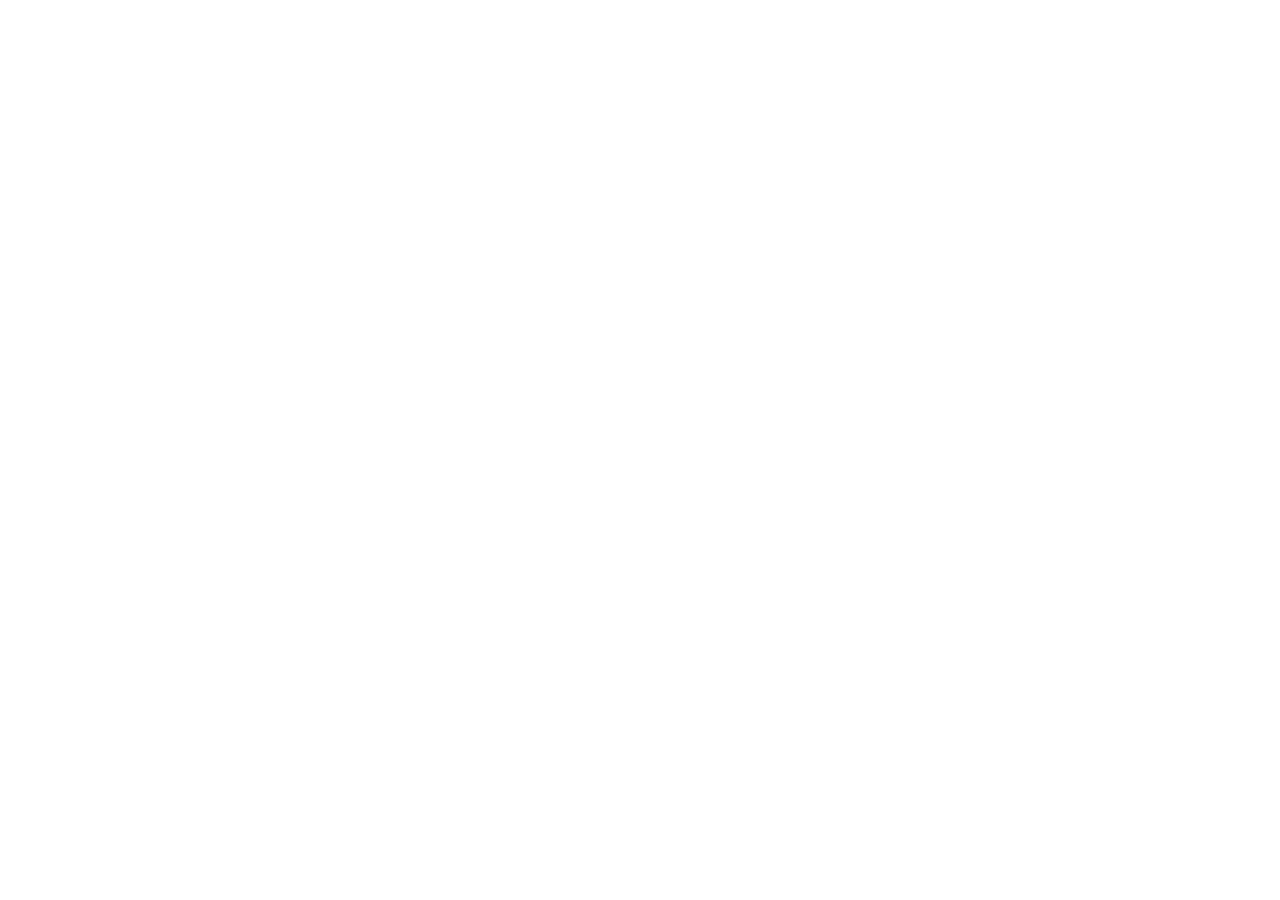
==== index.html @ ef07c7b7 "Add files via upload" ====
<!DOCTYPE html>
<html>

<head>
  <!--
    If you are serving your web app in a path other than the root, change the
    href value below to reflect the base path you are serving from.

    The path provided below has to start and end with a slash "/" in order for
    it to work correctly.

    For more details:
    * https://developer.mozilla.org/en-US/docs/Web/HTML/Element/base

    This is a placeholder for base href that will be replaced by the value of
    the `--base-href` argument provided to `flutter build`.
  -->
  <base href="/">

  <meta charset="UTF-8">
  <meta content="IE=Edge" http-equiv="X-UA-Compatible">
  <meta name="description" content="A new Flutter project.">

  <!-- iOS meta tags & icons -->
  <meta name="mobile-web-app-capable" content="yes">
  <meta name="apple-mobile-web-app-status-bar-style" content="black">
  <meta name="apple-mobile-web-app-title" content="planner.ai">
  <link rel="apple-touch-icon" href="icons/Icon-192.png">

  <!-- Favicon -->
  <link rel="icon" type="image/png" href="favicon.png" />

  <title>planner.ai</title>
  <link rel="manifest" href="manifest.json">
</head>

<body>
  <script src="flutter_bootstrap.js" async></script>
  <!-- Firebase App (core) -->
  <script src="https://www.gstatic.com/firebasejs/10.7.1/firebase-app.js"></script>

  <!-- Firebase Authentication -->
  <script src="https://www.gstatic.com/firebasejs/10.7.1/firebase-auth.js"></script>

  <!-- Diğer Firebase servisleri (Firestore, Storage vb.) -->
  <script src="https://www.gstatic.com/firebasejs/10.7.1/firebase-app.js"></script>
  <script src="https://www.gstatic.com/firebasejs/10.7.1/firebase-auth.js"></script>
  <script src="https://www.gstatic.com/firebasejs/10.7.1/firebase-firestore.js"></script>
</body>

</html>
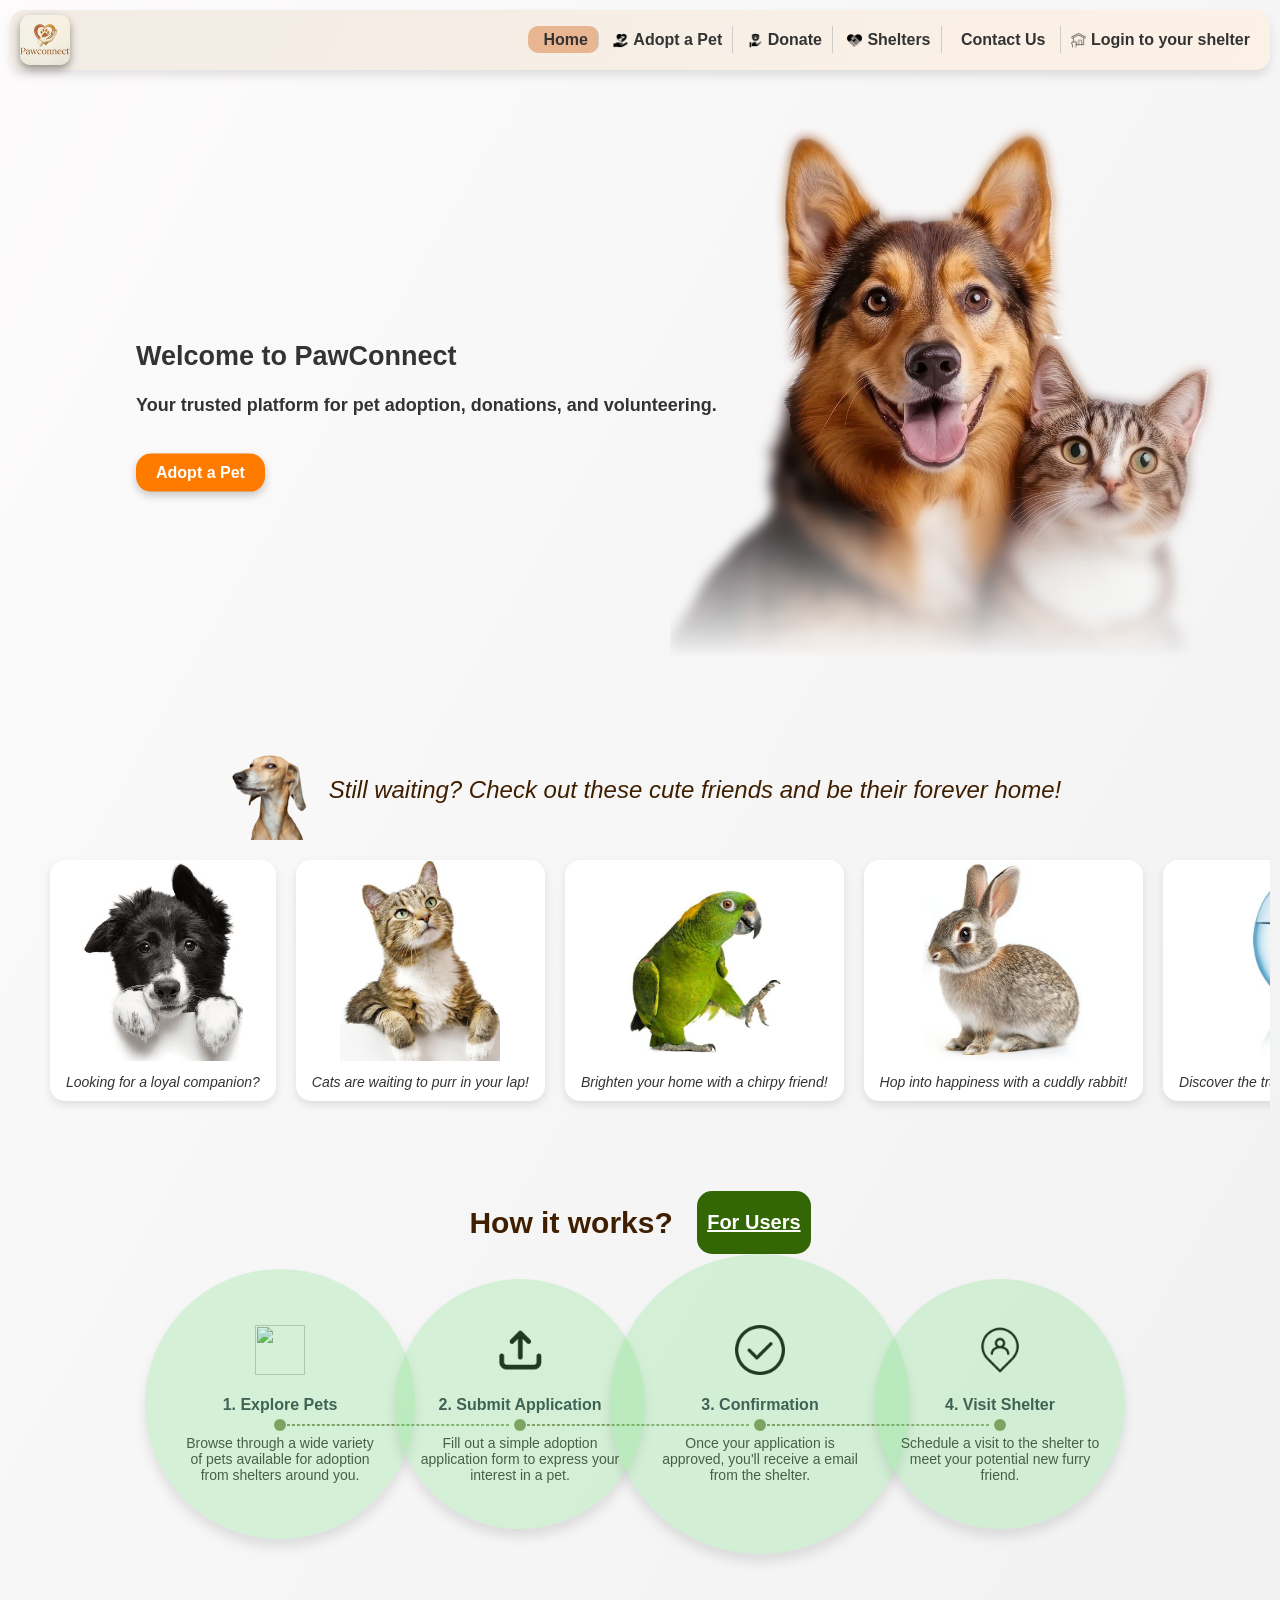
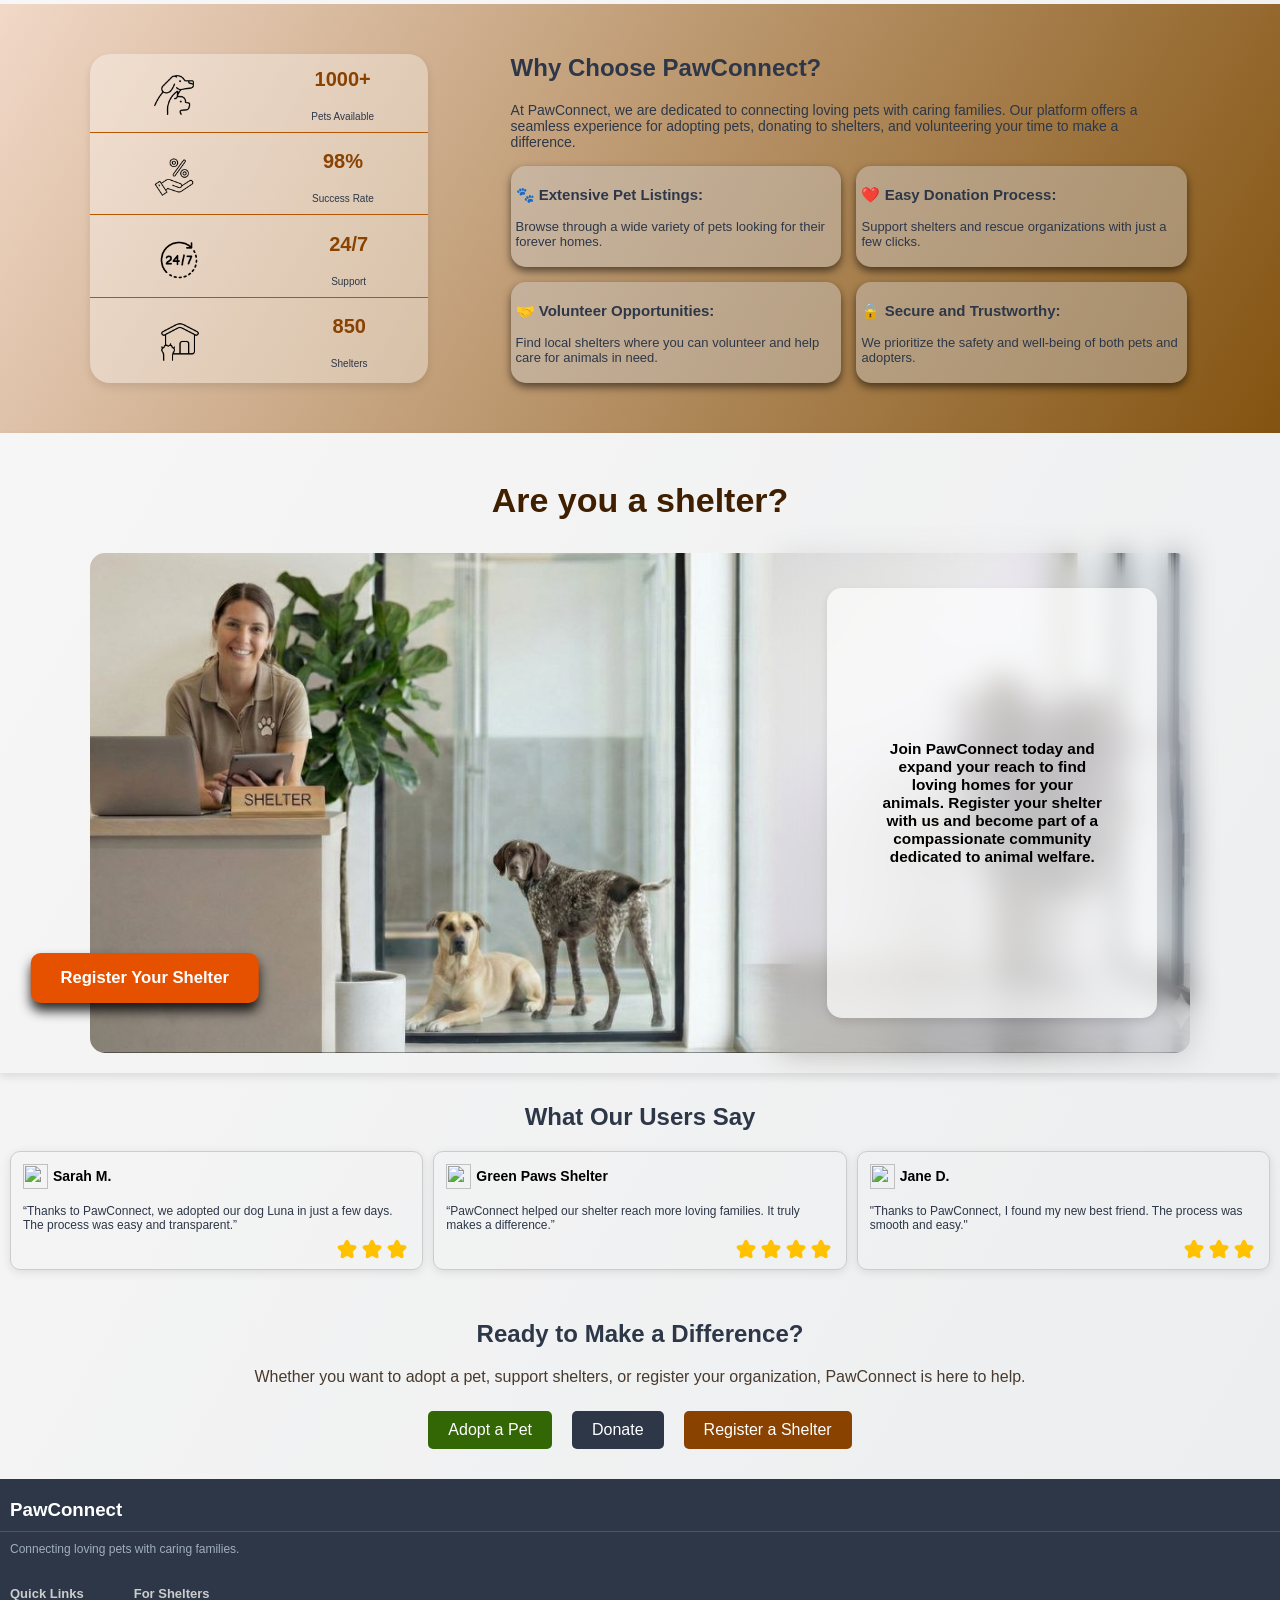
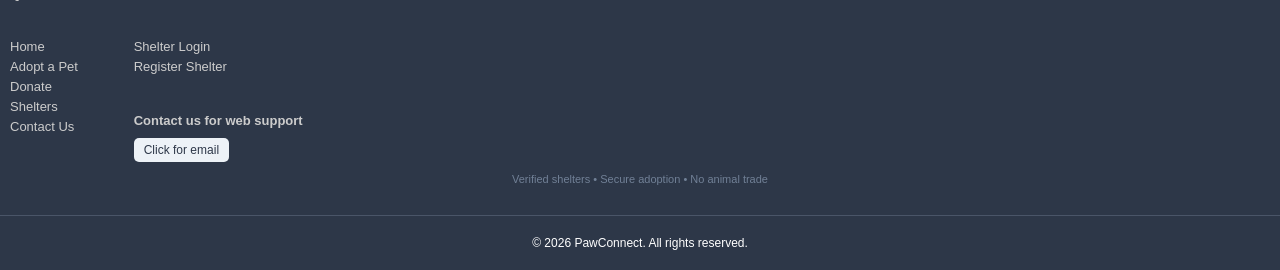
==== commit 93290353: "Add files via upload" ====
--- a/index.html
+++ b/index.html
@@ -2,50 +2,420 @@
 <html>
 
 <head>
-  <!--
-    If you are serving your web app in a path other than the root, change the
-    href value below to reflect the base path you are serving from.
-
-    The path provided below has to start and end with a slash "/" in order for
-    it to work correctly.
-
-    For more details:
-    * https://developer.mozilla.org/en-US/docs/Web/HTML/Element/base
-
-    This is a placeholder for base href that will be replaced by the value of
-    the `--base-href` argument provided to `flutter build`.
-  -->
-  <base href="/">
-
-  <meta charset="UTF-8">
-  <meta content="IE=Edge" http-equiv="X-UA-Compatible">
-  <meta name="description" content="A new Flutter project.">
-
-  <!-- iOS meta tags & icons -->
-  <meta name="mobile-web-app-capable" content="yes">
-  <meta name="apple-mobile-web-app-status-bar-style" content="black">
-  <meta name="apple-mobile-web-app-title" content="planner.ai">
-  <link rel="apple-touch-icon" href="icons/Icon-192.png">
-
-  <!-- Favicon -->
-  <link rel="icon" type="image/png" href="favicon.png" />
-
-  <title>planner.ai</title>
-  <link rel="manifest" href="manifest.json">
+    <meta charset="UTF-8">
+    <meta name="viewport" content="width=device-width, initial-scale=1.0">
+    <meta name="description"
+        content="PawConnect connects loving pets with caring families through safe and easy adoption.">
+    <meta name="keywords" content="pet adoption, animal shelter, adopt a pet, PawConnect">
+    <title>PawConnect - Pet Adoption Platform</title>
+    <link rel="stylesheet" href="styles.css">
+    <script src="scripts.js" defer></script>
 </head>
 
 <body>
-  <script src="flutter_bootstrap.js" async></script>
-  <!-- Firebase App (core) -->
-  <script src="https://www.gstatic.com/firebasejs/10.7.1/firebase-app.js"></script>
-
-  <!-- Firebase Authentication -->
-  <script src="https://www.gstatic.com/firebasejs/10.7.1/firebase-auth.js"></script>
-
-  <!-- Diğer Firebase servisleri (Firestore, Storage vb.) -->
-  <script src="https://www.gstatic.com/firebasejs/10.7.1/firebase-app.js"></script>
-  <script src="https://www.gstatic.com/firebasejs/10.7.1/firebase-auth.js"></script>
-  <script src="https://www.gstatic.com/firebasejs/10.7.1/firebase-firestore.js"></script>
+    <nav>
+        <img src="images/icons/logo.png" alt="" class="logo">
+        <h3 class="hamburger-menu-text">PawConnect</h3>
+        <ul class="nav-links">
+            <li class="active"><a href="index.html"> <img src="images/icons/home.png" class="icon" alt="">Home</a></li>
+            <li><a href="adopt.html"> <img src="images/icons/adoption.png" class="icon" alt="">Adopt a Pet</a></li>
+            <li><a href="donate.html"><img src="images/icons/pet-care.png" class="icon" alt="">Donate</a></li>
+            <li><a href="shelters.html"><img src="images/icons/help.png" class="icon" alt="">Shelters</a></li>
+            <li><a href="contact.html"><img src="images/icons/customer-service.png" class="icon" alt="">Contact Us</a>
+            </li>
+            <li><a href="login.html"><img src="images/icons/dog-house.png" class="icon" alt="">Login to your shelter</a>
+            </li>
+        </ul>
+        <div class="hamburger">
+            <span></span>
+            <span></span>
+            <span></span>
+        </div>
+    </nav>
+    <main>
+        <section class="hero">
+            <div class="hero-back">
+                <img src="images/home/pet-back.png" alt="Happy pets" class="hero-image">
+            </div>
+            <div class="hero-content">
+                <h1>Welcome to PawConnect</h1>
+                <p>Your trusted platform for pet adoption, donations, and volunteering.</p>
+                <a href="adopt.html" class="btn">Adopt a Pet</a>
+            </div>
+            <div class="hero-front">
+                <img src="images/home/pet-front.png" alt="Paw Print" class="paw-print">
+            </div>
+        </section>
+
+        <section class="pets-section">
+            <div class="pets-section-title">
+                <img src="images/home/dog-judgy-eye.png" alt="dog">
+                <h2>Still waiting? Check out these cute
+                    friends and be their forever home!</h2>
+            </div>
+            <div class="carousel">
+                <div class="pet-cards">
+                    <div class="pet-card">
+                        <button>
+                            <div>
+                                <img src="images/home/dog-card.jpg" alt="Dogs">
+                            </div>
+                            <p>Looking for a loyal companion?</p>
+                        </button>
+                    </div>
+                    <div class="pet-card">
+                        <button>
+                            <img src="images/home/cat-card.jpg" alt="Cats">
+                            <p>Cats are waiting to purr in your lap!</p>
+                        </button>
+                    </div>
+                    <div class="pet-card">
+                        <button>
+                            <img src="images/home/bird-card.jpg" alt="Birds">
+                            <p>Brighten your home with a chirpy friend!</p>
+                        </button>
+                    </div>
+                    <div class="pet-card">
+                        <button>
+                            <img src="images/home/rabbit-card.jpg" alt="Rabbits">
+                            <p>Hop into happiness with a cuddly rabbit!</p>
+                        </button>
+                    </div>
+                    <div class="pet-card">
+                        <button>
+                            <img src="images/home/fish-card.jpg" alt="Fish">
+                            <p>Discover the tranquility of an aquatic companion!</p>
+                        </button>
+                    </div>
+                    <div class="pet-card">
+                        <button>
+                            <img src="images/home/more-pets-card.jpg" alt="More Pets">
+                            <p>Explore more pets waiting for you!</p>
+                        </button>
+                    </div>
+                    <div class="pet-card">
+                        <button>
+                            <div>
+                                <img src="images/home/dog-card.jpg" alt="Dogs">
+                            </div>
+                            <p>Looking for a loyal companion?</p>
+                        </button>
+                    </div>
+                    <div class="pet-card">
+                        <button>
+                            <img src="images/home/cat-card.jpg" alt="Cats">
+                            <p>Cats are waiting to purr in your lap!</p>
+                        </button>
+                    </div>
+                    <div class="pet-card">
+                        <button>
+                            <img src="images/home/bird-card.jpg" alt="Birds">
+                            <p>Brighten your home with a chirpy friend!</p>
+                        </button>
+                    </div>
+                    <div class="pet-card">
+                        <button>
+                            <img src="images/home/rabbit-card.jpg" alt="Rabbits">
+                            <p>Hop into happiness with a cuddly rabbit!</p>
+                        </button>
+                    </div>
+                    <div class="pet-card">
+                        <button>
+                            <img src="images/home/fish-card.jpg" alt="Fish">
+                            <p>Discover the tranquility of an aquatic companion!</p>
+                        </button>
+                    </div>
+                    <div class="pet-card">
+                        <button>
+                            <img src="images/home/more-pets-card.jpg" alt="More Pets">
+                            <p>Explore more pets waiting for you!</p>
+                        </button>
+                    </div>
+                </div>
+            </div>
+        </section>
+
+        <section class="about-section">
+            <div class="about-section-title">
+                <h2>How it works?</h2>
+                <span class="role-change">
+                    <p id="role-change-text">For Users</p>
+                </span>
+            </div>
+
+            <div class="info-for-users">
+                <div class="about-section-steps">
+                    <div class="step foruser-bg">
+                        <img src="images/icons/search.png" alt="">
+                        <h4>1. Explore Pets</h4>
+                        <div class="step-indicator">
+                            <div class="step-dot"></div>
+                            <div class="step-line"></div>
+                        </div>
+                        <p>Browse through a wide variety of pets available for adoption from shelters around you.
+                        </p>
+                    </div>
+                    <div class="step foruser-bg">
+                        <img src="images/icons/form.png" alt="">
+                        <h4>2. Submit Application</h4>
+                        <div class="step-indicator">
+                            <div class="step-dot"></div>
+                            <div class="step-line"></div>
+                        </div>
+                        <p>Fill out a simple adoption application form to express your interest in a pet.
+                        </p>
+                    </div>
+                    <div class="step foruser-bg">
+                        <img src="images/icons/confirm.png" alt="">
+                        <h4>3. Confirmation</h4>
+                        <div class="step-indicator">
+                            <div class="step-dot"></div>
+                            <div class="step-line"></div>
+                        </div>
+                        <p>Once your application is approved, you'll receive a email from the shelter.
+                        </p>
+                    </div>
+                    <div class="step foruser-bg">
+                        <img src="images/icons/visit.png" alt="">
+                        <h4>4. Visit Shelter</h4>
+                        <div class="step-indicator">
+                            <div class="step-dot"></div>
+                        </div>
+                        <p>Schedule a visit to the shelter to meet your potential new furry friend.
+                        </p>
+                    </div>
+                </div>
+            </div>
+
+            <div class="info-for-shelters hidden">
+                <div class="about-section-steps">
+                    <div class="step forsehlter-bg">
+                        <img src="images/icons/register.png" alt="">
+                        <h4>1. Register Shelter</h4>
+                        <div class="step-indicator">
+                            <div class="step-dot"></div>
+                            <div class="step-line"></div>
+                        </div>
+                        <p>Create a shelter profile to start listing pets available for adoption.</p>
+                    </div>
+
+                    <div class="step forsehlter-bg">
+                        <img src="images/icons/add.png" alt="">
+                        <h4>2. Add Pets</h4>
+                        <div class="step-indicator">
+                            <div class="step-dot"></div>
+                            <div class="step-line"></div>
+                        </div>
+                        <p>Upload pet details, photos, and important information to attract adopters.</p>
+                    </div>
+
+                    <div class="step forsehlter-bg">
+                        <img src="images/icons/review.png" alt="">
+                        <h4>3. Review Applications</h4>
+                        <div class="step-indicator">
+                            <div class="step-dot"></div>
+                            <div class="step-line"></div>
+                        </div>
+                        <p>Receive and review adoption applications submitted by interested users.</p>
+                    </div>
+
+                    <div class="step forsehlter-bg">
+                        <img src="images/icons/time.png" alt="">
+                        <h4>4. Arrange Visit</h4>
+                        <div class="step-indicator">
+                            <div class="step-dot"></div>
+                        </div>
+                        <p>Contact approved applicants and schedule a shelter visit to complete adoption.</p>
+                    </div>
+                </div>
+            </div>
+        </section>
+
+        <section class="info-section">
+            <div class="statistics">
+                <div class="statistics-card">
+                    <img src="images/icons/pet.png" alt="">
+                    <div>
+                        <h2>1000+</h2>
+                        <p>Pets Available</p>
+                    </div>
+                </div>
+                <div class="statistics-card">
+                    <img src="images/icons/rate.png" alt="">
+                    <div>
+                        <h2>98%</h2>
+                        <p>Success Rate</p>
+                    </div>
+                </div>
+                <div class="statistics-card">
+                    <img src="images/icons/24-hours-support.png" alt="">
+                    <div>
+                        <h2>24/7</h2>
+                        <p>Support</p>
+                    </div>
+                </div>
+                <div class="statistics-card">
+                    <img src="images/icons/dog-house.png" alt="">
+                    <div>
+                        <h2>850</h2>
+                        <p>Shelters</p>
+                    </div>
+                </div>
+            </div>
+            <div class="info-section-content">
+                <div class="info-section-info">
+                    <h2 class="section-title">Why Choose PawConnect?</h2>
+                    <p class="section-description">At PawConnect, we are dedicated to connecting loving pets with caring
+                        families. Our platform offers a seamless experience for adopting pets, donating to shelters, and
+                        volunteering your time to make a difference.</p>
+                </div>
+                <div class="features">
+                    <ul class="features-list">
+                        <li>
+                            <h3>🐾 Extensive Pet Listings:</h3>
+                            <p>Browse through a wide variety of pets looking for their forever
+                                homes.</p>
+                        </li>
+                        <li>
+                            <h3>❤️ Easy Donation Process:</h3>
+                            <p>Support shelters and rescue organizations with just a few clicks.</p>
+                        </li>
+                        <li>
+                            <h3>🤝 Volunteer Opportunities:</h3>
+                            <p>Find local shelters where you can volunteer and help care for
+                                animals
+                                in need.</p>
+                        </li>
+                        <li>
+                            <h3>🔒 Secure and Trustworthy:</h3>
+                            <p>We prioritize the safety and well-being of both pets and adopters.
+                            </p>
+                        </li>
+                    </ul>
+                </div>
+            </div>
+
+        </section>
+
+        <section class="shelter-register-section">
+            <h2>Are you a shelter?</h2>
+            <div class="shelter-register-content">
+                <img src="images/home/shelter.png" alt="" class="shelter-register-image" id="shelter-image-back">
+                <img src="images/home/shelter-front.png" alt="" class="shelter-register-image"
+                    id="shelter-image-front"></img>
+                <div class="shelter-register-info">
+                    <p class="section-description">Join PawConnect today and expand your reach to find loving homes for
+                        your
+                        animals. Register your shelter with us and become part of a compassionate community dedicated to
+                        animal welfare.</p>
+                </div>
+                <a href="shelter-register.html" class="btn">Register Your Shelter</a>
+            </div>
+        </section>
+
+        <section class="testimonials-section">
+            <h2>What Our Users Say</h2>
+            <div class="testimonials">
+                <div class="testimonial-card">
+                    <div class="testimonial-card-profile">
+                        <img src="images/icons/user.png" alt="">
+                        <h5>Sarah M.</h5>
+                    </div>
+                    <p>
+                        “Thanks to PawConnect, we adopted our dog Luna in just a few days.
+                        The process was easy and transparent.”
+                    </p>
+                    <div class="testimonials-stars">
+                        <img src="images/icons/star.png" alt="">
+                        <img src="images/icons/star.png" alt="">
+                        <img src="images/icons/star.png" alt="">
+                    </div>
+                </div>
+
+                <div class="testimonial-card">
+                    <div class="testimonial-card-profile">
+                        <img src="images/icons/user.png" alt="">
+                        <h5>Green Paws Shelter</h5>
+                    </div>
+                    <p>
+                        “PawConnect helped our shelter reach more loving families.
+                        It truly makes a difference.”
+                    </p>
+                    <div class="testimonials-stars">
+                        <img src="images/icons/star.png" alt="">
+                        <img src="images/icons/star.png" alt="">
+                        <img src="images/icons/star.png" alt="">
+                        <img src="images/icons/star.png" alt="">
+                    </div>
+                </div>
+
+                <div class="testimonial-card">
+                    <div class="testimonial-card-profile">
+                        <img src="images/icons/user.png" alt="">
+                        <h5>Jane D.</h5>
+                    </div>
+                    <p>
+                        "Thanks to PawConnect, I found my new best friend. The process was
+                        smooth and easy."
+                    </p>
+                    <div class="testimonials-stars">
+                        <img src="images/icons/star.png" alt="">
+                        <img src="images/icons/star.png" alt="">
+                        <img src="images/icons/star.png" alt="">
+                    </div>
+                </div>
+            </div>
+        </section>
+
+        <section class="final-cta-section">
+            <h2>Ready to Make a Difference?</h2>
+            <p>
+                Whether you want to adopt a pet, support shelters, or register your organization,
+                PawConnect is here to help.
+            </p>
+
+            <div class="final-cta-buttons">
+                <a href="adopt.html" class="btn">Adopt a Pet</a>
+                <a href="donate.html" class="btn">Donate</a>
+                <a href="shelter-register.html" class="btn">Register a Shelter</a>
+            </div>
+        </section>
+    </main>
+
+    <footer>
+        <h3>PawConnect</h3>
+        <p class="footer-tagline">
+            Connecting loving pets with caring families.
+        </p>
+        <div class="footer-content">
+            <div class="footer-column">
+                <h5>Quick Links</h5>
+                <ul>
+                    <li><a href="index.html">Home</a></li>
+                    <li><a href="adopt.html">Adopt a Pet</a></li>
+                    <li><a href="donate.html">Donate</a></li>
+                    <li><a href="shelters.html">Shelters</a></li>
+                    <li><a href="contact.html">Contact Us</a></li>
+                </ul>
+            </div>
+            <div class="footer-column">
+                <h5>For Shelters</h5>
+                <ul>
+                    <li><a href="login.html">Shelter Login</a></li>
+                    <li><a href="shelter-register.html">Register Shelter</a></li>
+                </ul>
+                <h5>Contact us for web support</h5>
+                <a href="mailto:nazaraliumirkulow@gmail.com" class="web-contact">Click for email</a>
+            </div>
+        </div>
+        <p class="footer-trust">
+            Verified shelters • Secure adoption • No animal trade
+        </p>
+
+        <div class="footer-bottom">
+            <p>© 2026 PawConnect. All rights reserved.</p>
+        </div>
+    </footer>
 </body>
 
 </html>
--- a/styles.css
+++ b/styles.css
@@ -0,0 +1,1046 @@
+html,
+body {
+    width: 100%;
+    overflow-x: hidden;
+    position: relative;
+}
+
+.hidden {
+    display: none;
+}
+
+body {
+    background: linear-gradient(120deg, #fdfbfb 0%, #ebedee 100%);
+    font-family: 'Segoe icons', Tahoma, Geneva, Verdana, sans-serif;
+    min-height: 100vh;
+    color: #2d3748;
+    overflow-x: hidden;
+    margin: 0;
+}
+
+nav {
+    background: linear-gradient(120deg, #f2ece5 0%, #fcf1e6 100%);
+    box-shadow: 0 6px 10px rgba(0, 0, 0, 0.1);
+    font-family: 'Segoe icons', Tahoma, Geneva, Verdana, sans-serif;
+    font-size: 16px;
+    display: flex;
+    justify-content: space-between;
+    align-items: center;
+    padding: 5px 10px;
+    position: sticky;
+    top: 0;
+    z-index: 1000;
+    border-radius: 15px;
+    max-width: calc(100% - 20px);
+    margin: 10px;
+}
+
+.nav-links li {
+    display: inline;
+    padding: 5px 10px;
+    cursor: pointer;
+    border-right: 1px solid #ccc;
+}
+
+.nav-links .active {
+    font-weight: 900;
+    background-color: rgba(210, 105, 30, 0.423);
+    border-radius: 10px;
+}
+
+.nav-links li:last-child {
+    border-right: none;
+}
+
+.nav-links a {
+    text-decoration: none;
+    color: #333;
+    font-weight: 600;
+}
+
+.nav-links a:hover {
+    color: #ff7b00;
+}
+
+.nav-links a.active {
+    font-weight: 900;
+    border-bottom: 2px solid #b45700;
+}
+
+nav .logo {
+    width: 50px;
+    vertical-align: middle;
+    margin-right: 10px;
+    border-radius: 10px;
+    box-shadow: 0 4px 8px rgba(0, 0, 0, 0.407);
+}
+
+.nav-links .icon {
+    width: 15px;
+    vertical-align: middle;
+    margin-right: 5px;
+
+}
+
+.hamburger,
+.hamburger-menu-text {
+    display: none;
+    flex-direction: column;
+    cursor: pointer;
+    gap: 5px;
+}
+
+.hamburger span {
+    width: 25px;
+    height: 3px;
+    background-color: #333;
+    border-radius: 2px;
+    border-bottom: #2d3748 1px solid;
+}
+
+.hero {
+    position: relative;
+    width: calc(100% - 20px);
+    height: 70vh;
+    margin: 10px;
+    margin-top: 20px;
+    margin-bottom: 0;
+}
+
+.hero-back img {
+    position: absolute;
+    max-width: 100%;
+    max-height: 100%;
+    top: 0;
+    right: 20px;
+    z-index: -1;
+    filter: blur(6px);
+    mask-image: linear-gradient(to bottom,
+            black 0%,
+            black 65%,
+            transparent 90%);
+    -webkit-mask-image: linear-gradient(to bottom,
+            black 0%,
+            black 65%,
+            transparent 90%);
+}
+
+.hero-content {
+    position: absolute;
+    top: 50%;
+    left: 10%;
+    transform: translateY(-50%);
+    color: #333;
+    z-index: 1;
+    font-size: large;
+    font-family: 'Segoe icons', Tahoma, Geneva, Verdana, sans-serif;
+    font-weight: 600;
+}
+
+.hero-front img {
+    position: absolute;
+    max-width: 100%;
+    max-height: 100%;
+    top: 0;
+    right: 20px;
+    z-index: 2;
+    mask-image: linear-gradient(to bottom,
+            transparent 0%,
+            black 20%,
+            black 55%,
+            transparent 75%);
+    -webkit-mask-image: linear-gradient(to bottom,
+            transparent 0%,
+            black 20%,
+            black 55%,
+            transparent 75%);
+}
+
+.hero-content .btn {
+    margin-top: 20px;
+    display: inline-block;
+    text-decoration: none;
+    background-color: #ff7b00;
+    color: white;
+    padding: 10px 20px;
+    border: none;
+    border-radius: 15px;
+    cursor: pointer;
+    font-size: 16px;
+    font-weight: 600;
+    box-shadow: 0 4px 8px rgba(0, 0, 0, 0.2);
+    transition: background-color 0.3s ease;
+}
+
+.hero-content .btn:hover {
+    background-color: #e65100;
+}
+
+.info-section {
+    display: flex;
+    flex-direction: row;
+    background: linear-gradient(120deg, #edc5aa9d 0%, #835310 100%);
+    font-family: 'Segoe icons', Tahoma, Geneva, Verdana, sans-serif;
+    color: #2d3748;
+    padding: 50px 10px 50px 7%;
+}
+
+.info-section-content {
+    width: 60%;
+    margin: 0px 7%;
+}
+
+.info-section-content h2 {
+    margin-top: 0px;
+}
+
+.info-section-content p {
+    font-size: 14px;
+}
+
+.features {
+    height: auto;
+    width: 100%;
+}
+
+.features-list {
+    width: 100%;
+    height: 100%;
+    display: grid;
+    grid-template-columns: 1fr 1fr;
+    gap: 15px;
+    padding: 0;
+    margin-bottom: 0px;
+}
+
+.features-list li {
+    list-style: none;
+    background-color: #cccccc6e;
+    border-radius: 15px;
+    padding: 5px;
+    box-shadow: 0 4px 8px rgba(0, 0, 0, 0.562);
+    height: auto;
+}
+
+.features-list li h3 {
+    font-size: 15px;
+    font-weight: 700;
+}
+
+.features-list li p {
+    font-size: 13px;
+    font-weight: 400;
+}
+
+.statistics {
+    width: 30%;
+    display: flex;
+    flex-direction: column;
+    justify-content: center;
+    align-items: center;
+    background: rgba(255, 255, 255, 0.34);
+    border-radius: 15px;
+    box-shadow: 0 4px 8px rgba(0, 0, 0, 0.1);
+    border-radius: 20px;
+}
+
+.statistics-card {
+    border-top-left-radius: 20px;
+    border-top-right-radius: 20px;
+    display: flex;
+    flex-direction: row;
+    justify-content: center;
+    text-align: center;
+    width: 100%;
+    margin: auto;
+    transition: transform 0.3s ease, box-shadow 0.3s ease;
+    border-bottom: #b45700 1px solid;
+}
+
+.statistics-card:last-child {
+    border-bottom: none;
+    border-bottom-right-radius: 20px;
+    border-bottom-left-radius: 20px;
+}
+
+.statistics-card img {
+    padding: 10px;
+    width: 40px;
+    height: 40px;
+    margin-top: 10px;
+    margin: auto;
+}
+
+.statistics-card div {
+    display: flex;
+    flex-direction: column;
+    margin: auto;
+}
+
+.statistics-card h2 {
+    font-size: 20px;
+    margin: 10px 0;
+    color: #894200;
+}
+
+.statistics-card p {
+    font-size: 10px;
+    color: #2d3748;
+}
+
+.pets-section {
+    display: flex;
+    justify-content: center;
+    align-items: center;
+    flex-direction: column;
+    margin: 0 10px 30px;
+    padding: 20px 0;
+}
+
+.pets-section-title {
+    display: flex;
+    align-items: center;
+    gap: 10px;
+}
+
+.pets-section-title img {
+    width: 100px;
+}
+
+.pets-section-title h2 {
+    color: #3f1f00;
+    font-family: 'Segoe icons', Tahoma, Geneva, Verdana, sans-serif;
+    font-size: 24px;
+    font-weight: 300;
+    font-style: italic;
+    margin: 0;
+}
+
+.carousel {
+    overflow: hidden;
+    width: 100%;
+}
+
+.pet-cards {
+    display: flex;
+    flex-direction: row;
+    animation: scroll 20s linear infinite;
+    margin: 20px 30px;
+    will-change: transform;
+    width: max-content;
+}
+
+.pet-card {
+    margin: auto;
+    background-color: #fff;
+    margin: 0 10px;
+    box-shadow: 0 4px 8px rgba(0, 0, 0, 0.1);
+    border-radius: 15px;
+    transition: transform 0.3s ease, box-shadow 0.3s ease;
+}
+
+.pet-cards:hover {
+    animation-play-state: paused;
+}
+
+.pet-card button {
+    border: none;
+    background: none;
+    cursor: pointer;
+}
+
+.pet-card img {
+    width: auto;
+    height: 200px;
+}
+
+.pet-card p {
+    font-size: 14px;
+    font-weight: 200;
+    margin: 10px;
+    color: #333;
+    font-style: italic;
+}
+
+.pet-card:hover {
+    transform: translateY(-10px);
+}
+
+@keyframes scroll {
+    from {
+        transform: translateX(0);
+    }
+
+    to {
+        transform: translateX(calc(-1 * var(--loop-width)));
+    }
+}
+
+.shelter-register-section {
+    text-align: center;
+    padding: 30px 0 10px 0;
+    box-shadow: 0 4px 8px rgba(0, 0, 0, 0.1);
+    padding: 20px 7%;
+}
+
+.shelter-register-section h2 {
+    color: #3f1f00;
+    font-family: 'Segoe icons', Tahoma, Geneva, Verdana, sans-serif;
+    font-size: 34px;
+    font-weight: 700;
+    margin-bottom: 3%;
+}
+
+.shelter-register-content {
+    position: relative;
+    width: 100%;
+    min-height: 30vh;
+    background-size: cover;
+    background-position: center;
+    border-radius: 15px;
+}
+
+.shelter-register-image {
+    position: absolute;
+    top: 0;
+    left: 0;
+    width: 100%;
+    height: 100%;
+    border-radius: 15px;
+    object-fit: cover;
+}
+
+#shelter-image-back {
+    z-index: 1;
+}
+
+#shelter-image-front {
+    filter: blur(15px);
+    z-index: 2;
+}
+
+.shelter-register-info {
+    width: 20%;
+    position: absolute;
+    top: 7%;
+    right: 3%;
+    bottom: 7%;
+    z-index: 3;
+    background-color: #2d3748;
+    padding: 5%;
+    border-radius: 15px;
+    box-shadow: 0 4px 8px rgba(0, 0, 0, 0.1);
+    justify-content: center;
+    align-items: center;
+    display: flex;
+    flex-direction: column;
+    background-color: rgba(255, 255, 255, 0.71);
+}
+
+.shelter-register-info p {
+    font-weight: 700;
+    font-size: 1.2vw;
+    color: #000000;
+    margin: auto;
+}
+
+.shelter-register-content a {
+    position: absolute;
+    bottom: 10%;
+    left: 5%;
+    transform: translateX(-50%);
+    text-decoration: none;
+    margin: 20px auto 0 auto;
+    padding: 15px 30px;
+    background-color: #e65100;
+    color: #ffffff;
+    border-radius: 10px;
+    font-size: 1.3vw;
+    font-weight: 700;
+    box-shadow: 0 8px 12px rgba(0, 0, 0, 0.823);
+    transition: background-color 0.3s ease;
+    margin: auto;
+    z-index: 4;
+    animation: bounce 0.5s infinite alternate;
+}
+
+.shelter-register-content a:hover {
+    background-color: #ff4b4b;
+}
+
+@keyframes bounce {
+    from {
+        transform: translateY(0);
+    }
+
+    to {
+        transform: translateY(10px);
+    }
+}
+
+.about-section {
+    display: flex;
+    align-items: center;
+    justify-content: center;
+    flex-direction: column;
+    margin: 0 10px 30px;
+    padding: 20px 20px;
+}
+
+.about-section-title {
+    display: flex;
+    align-items: center;
+    width: 100%;
+    align-self: center;
+    justify-content: center;
+    gap: 2%;
+}
+
+.about-section-title .role-change {
+    background-color: #336604;
+    border-radius: 15px;
+    cursor: pointer;
+}
+
+.about-section-title h2 {
+
+    margin: 0;
+    font-size: 30px;
+    color: #3f1f00;
+    font-family: 'Segoe icons', Tahoma, Geneva, Verdana, sans-serif;
+    font-weight: 700;
+}
+
+.role-change p {
+    text-decoration: underline;
+    padding: 0 10px;
+    width: 100%;
+    font-size: 20px;
+    color: #ffffff;
+    font-family: 'Segoe icons', Tahoma, Geneva, Verdana, sans-serif;
+    font-weight: 700;
+}
+
+.about-section-steps {
+    display: flex;
+    flex-direction: row;
+    margin: 30px;
+}
+
+.about-section-steps .step {
+    position: relative;
+    width: 200px;
+    height: 200px;
+    border-radius: 50%;
+    padding: 20px;
+    text-align: center;
+    display: flex;
+    flex-direction: column;
+    justify-content: center;
+    align-items: center;
+    z-index: 1;
+}
+
+.about-section-steps .step::before {
+    content: "";
+    box-shadow: 0 8px 12px rgba(0, 0, 0, 0.1);
+    position: absolute;
+    top: 50%;
+    left: 50%;
+    transform: translate(-50%, -50%);
+    border-radius: 50%;
+    z-index: 0;
+}
+
+.step.foruser-bg::before {
+    background-color: #73dc7c43;
+}
+
+.step.forsehlter-bg::before {
+    background-color: #ff950042;
+}
+
+.step:nth-child(1)::before {
+    width: 270px;
+    height: 270px;
+}
+
+.step:nth-child(2)::before {
+    width: 250px;
+    height: 250px;
+}
+
+.step:nth-child(3)::before {
+    width: 300px;
+    height: 300px;
+}
+
+.step:nth-child(4)::before {
+    width: 250px;
+    height: 250px;
+}
+
+.about-section-steps .step p {
+    margin: 0;
+    font-size: 14px;
+    font-family: 'Segoe icons', Tahoma, Geneva, Verdana, sans-serif;
+}
+
+.step.foruser-bg p {
+    color: #333;
+}
+
+.step.forsehlter-bg p {
+    color: #44301b;
+}
+
+.step.foruser-bg h4 {
+    color: #2d3748;
+}
+
+.step.forsehlter-bg h4 {
+    color: #000000;
+}
+
+.about-section-steps .step img {
+    width: 50px;
+    height: 50px;
+}
+
+.step-indicator {
+    position: absolute;
+    top: 54%;
+    left: 0;
+    width: 100%;
+    display: flex;
+    justify-content: center;
+    align-self: center;
+    z-index: 2;
+}
+
+.step-dot {
+    width: 12px;
+    height: 12px;
+    border-radius: 50%;
+    margin: 5px auto;
+    position: relative;
+}
+
+.foruser-bg .step-dot {
+    background-color: #3366048b;
+}
+
+.forsehlter-bg .step-dot {
+    background-color: #ff9500;
+}
+
+.step-line {
+    position: absolute;
+    top: 50%;
+    left: 53%;
+    width: 220px;
+    margin: auto;
+    transform: translateY(-50%);
+}
+
+.foruser-bg .step-line {
+    border: #3366048b 0.5px dashed;
+}
+
+.forsehlter-bg .step-line {
+    border: #ff9500 0.5px dashed;
+}
+
+.testimonials-section {
+    display: flex;
+    flex-direction: column;
+    align-items: center;
+    justify-content: center;
+    margin: 10px 10px 30px;
+}
+
+.testimonials {
+    display: flex;
+    flex-direction: row;
+    align-items: stretch;
+    justify-content: center;
+    height: auto;
+    width: 100%;
+    gap: 10px;
+    flex-wrap: wrap;
+}
+
+.testimonial-card {
+    position: relative;
+    flex: 1;
+    min-height: 100%;
+    display: flex;
+    flex-direction: column;
+    justify-content: flex-start;
+    justify-items: start;
+    padding: 12px;
+    border-radius: 10px;
+    border: 1px solid #ccc;
+    box-shadow: 0 2px 10px rgba(0, 0, 0, 0.1);
+    overflow: hidden;
+    gap: 15px;
+}
+
+.testimonial-card-profile {
+    display: flex;
+    flex-direction: row;
+    align-items: center;
+    justify-content: start;
+    gap: 5px;
+}
+
+.testimonial-card-profile img {
+    width: 25px;
+    height: 25px;
+}
+
+.testimonial-card-profile h5 {
+    margin: 0;
+    font-size: 14px;
+    font-family: 'Segoe icons', Tahoma, Geneva, Verdana, sans-serif;
+    color: #000000;
+}
+
+.testimonial-card p {
+    margin: 0;
+    font-size: 12px;
+    color: #2d3748;
+    font-family: 'Segoe icons', Tahoma, Geneva, Verdana, sans-serif;
+    overflow: hidden;
+    margin-bottom: 25px;
+}
+
+.testimonials-stars {
+    position: absolute;
+    bottom: 10px;
+    right: 15px;
+    display: flex;
+    justify-self: flex-end;
+    align-content: flex-end;
+    justify-content: flex-end;
+}
+
+.testimonials-stars img {
+    width: 20px;
+    margin-left: 5px;
+}
+
+.final-cta-section {
+    display: flex;
+    flex-direction: column;
+    align-items: center;
+    justify-content: center;
+    margin: 10px 10px 30px;
+}
+
+.final-cta-section h2 {
+    animation: change-color 5s infinite;
+}
+
+@keyframes change-color {
+    0% {
+        color: #336604;
+    }
+
+    50% {
+        color: #894200;
+        letter-spacing: 2px;
+    }
+
+    100% {
+        color: #2d3748;
+    }
+}
+
+.final-cta-section p {
+    margin: 0;
+    color: #483a2d;
+    font-family: 'Segoe icons', Tahoma, Geneva, Verdana, sans-serif;
+    margin-bottom: 25px;
+}
+
+.final-cta-buttons {
+    display: flex;
+    flex-direction: row;
+    align-items: stretch;
+    justify-content: center;
+    gap: 20px;
+}
+
+.final-cta-buttons a {
+    text-decoration: none;
+    color: #fff;
+    padding: 10px 20px;
+    border-radius: 5px;
+    display: flex;
+    align-items: center;
+    justify-content: center;
+    gap: 10px;
+    transition: background-color 0.3s ease;
+}
+
+.final-cta-buttons a:nth-child(1) {
+    background-color: #336604;
+}
+
+.final-cta-buttons a:nth-child(2) {
+    background-color: #2d3748;
+}
+
+.final-cta-buttons a:nth-child(3) {
+    background-color: #894200;
+}
+
+.final-cta-buttons a:hover {
+    background-color: #ff9500;
+}
+
+footer {
+    background-color: #2d3748;
+    padding: 10px 0;
+}
+
+footer h3 {
+    margin: 0;
+    color: #fff;
+    padding: 10px;
+    font-family: 'Segoe icons', Tahoma, Geneva, Verdana, sans-serif;
+    border-bottom: 1px solid #4a5568;
+}
+
+.footer-tagline {
+    color: #a0aec0;
+    font-size: 12px;
+    text-align: left;
+    margin-bottom: 10px;
+}
+
+.footer-content {
+    display: flex;
+    flex-direction: row;
+    align-items: stretch;
+    justify-content: flex-start;
+    gap: 30px;
+}
+
+footer h5 {
+    margin: 0;
+    color: #ccc;
+    padding: 10px;
+    font-family: 'Segoe icons', Tahoma, Geneva, Verdana, sans-serif;
+}
+
+footer p {
+    margin: 0;
+    color: #fff;
+    padding: 10px;
+    text-align: center;
+    font-family: 'Segoe icons', Tahoma, Geneva, Verdana, sans-serif;
+    font-size: 12px;
+}
+
+.footer-column a {
+    color: #ccc;
+    text-decoration: none;
+}
+
+.footer-column a:hover {
+    color: #fff;
+    transition: color 0.2s ease;
+}
+
+.footer-column ul {
+    list-style-type: none;
+    padding: 10px;
+}
+
+.footer-column li {
+    margin-bottom: 2px;
+}
+
+.footer-column .web-contact {
+    display: inline-block;
+    color: #2d3748;
+    background-color: #edf2f7;
+    padding: 5px 10px;
+    border-radius: 5px;
+    text-decoration: none;
+    font-family: 'Segoe icons', Tahoma, Geneva, Verdana, sans-serif;
+    font-size: 12px;
+    margin-left: 10px;
+}
+
+.footer-column a,
+footer h5 {
+    font-size: 13px;
+}
+
+.footer-trust {
+    color: #718096;
+    font-size: 11px;
+    text-align: center;
+    margin-bottom: 15px;
+}
+
+.footer-bottom {
+    border-top: 1px solid #4a5568;
+    padding-top: 10px;
+    margin-top: 20px;
+}
+
+
+@media (max-width: 765px) {
+    .nav-links {
+        position: absolute;
+        padding-top: 10px;
+        padding-bottom: 10px;
+        top: 60px;
+        right: 0;
+        background-color: #fff;
+        flex-direction: column;
+        width: 200px;
+        display: none;
+        box-shadow: 0 2px 10px rgba(0, 0, 0, 0.2);
+        border-radius: 10px;
+    }
+
+    .nav-links li {
+        border-bottom: 1px solid #ccc;
+        padding: 10px 5px;
+    }
+
+    .nav-links li:last-child {
+        border-bottom: none;
+    }
+
+    .hamburger-menu-text {
+        display: inline-block;
+        margin-right: 10px;
+    }
+
+    .nav-links.active {
+        display: flex;
+    }
+
+    .hamburger {
+        display: flex;
+    }
+
+    .hero-front img {
+        right: 0;
+        filter: opacity(70%);
+    }
+
+    .hero-back img {
+        right: 0;
+    }
+
+    .hero-content {
+        color: #ffffff;
+        top: 65%;
+        left: 5%;
+        transform: translateY(-50%);
+        font-size: 1.2rem;
+        z-index: 5;
+        text-shadow: 1px 2px 6px rgba(0, 0, 0, 0.823);
+    }
+
+    .hero-content p {
+        color: #2d3748;
+        text-shadow: 1px 1px 4px rgba(220, 220, 220, 0.825);
+    }
+
+    .statistics {
+        width: 40%;
+    }
+
+    .statistics-card {
+        flex-direction: column;
+    }
+
+    .pets-section h2 {
+        padding: 0 10px;
+        font-size: 18px;
+    }
+
+    .pet-cards {
+        width: 100%;
+    }
+
+    .pet-card img {
+        width: auto;
+        height: 150px;
+    }
+
+    .shelter-register-section h2 {
+        font-size: 24px;
+        margin-bottom: 5%;
+    }
+
+    .shelter-register-info {
+        width: 20%;
+        right: 2%;
+    }
+
+    .shelter-register-info p {
+        font-size: 1.2vh;
+    }
+
+    .shelter-register-content a {
+        padding: 3%;
+        animation: bounce 1s infinite alternate;
+    }
+
+    .about-section-steps {
+        flex-direction: column;
+        margin: 10px 0;
+    }
+
+    .step-indicator {
+        position: absolute;
+        top: 46%;
+        left: 90%;
+        width: auto;
+        display: flex;
+        justify-content: center;
+        align-self: center;
+        z-index: 2;
+        margin: 0;
+    }
+
+    .step-dot {
+        width: 12px;
+        height: 12px;
+        background-color: #3366048b;
+        border-radius: 50%;
+        margin: 5px 0;
+        position: relative;
+    }
+
+    .step-line {
+        position: absolute;
+        top: 100%;
+        left: 50%;
+        height: 220px;
+        width: 0;
+        border: #3366048b 1.5px dashed;
+        margin: auto;
+        transform: translateX(-50%);
+        margin: 0;
+    }
+
+    .testimonials {
+        flex-direction: column;
+    }
+}
+
+@media (min-width: 1200px) {
+    .shelter-register-content {
+        min-height: 500px;
+    }
+}
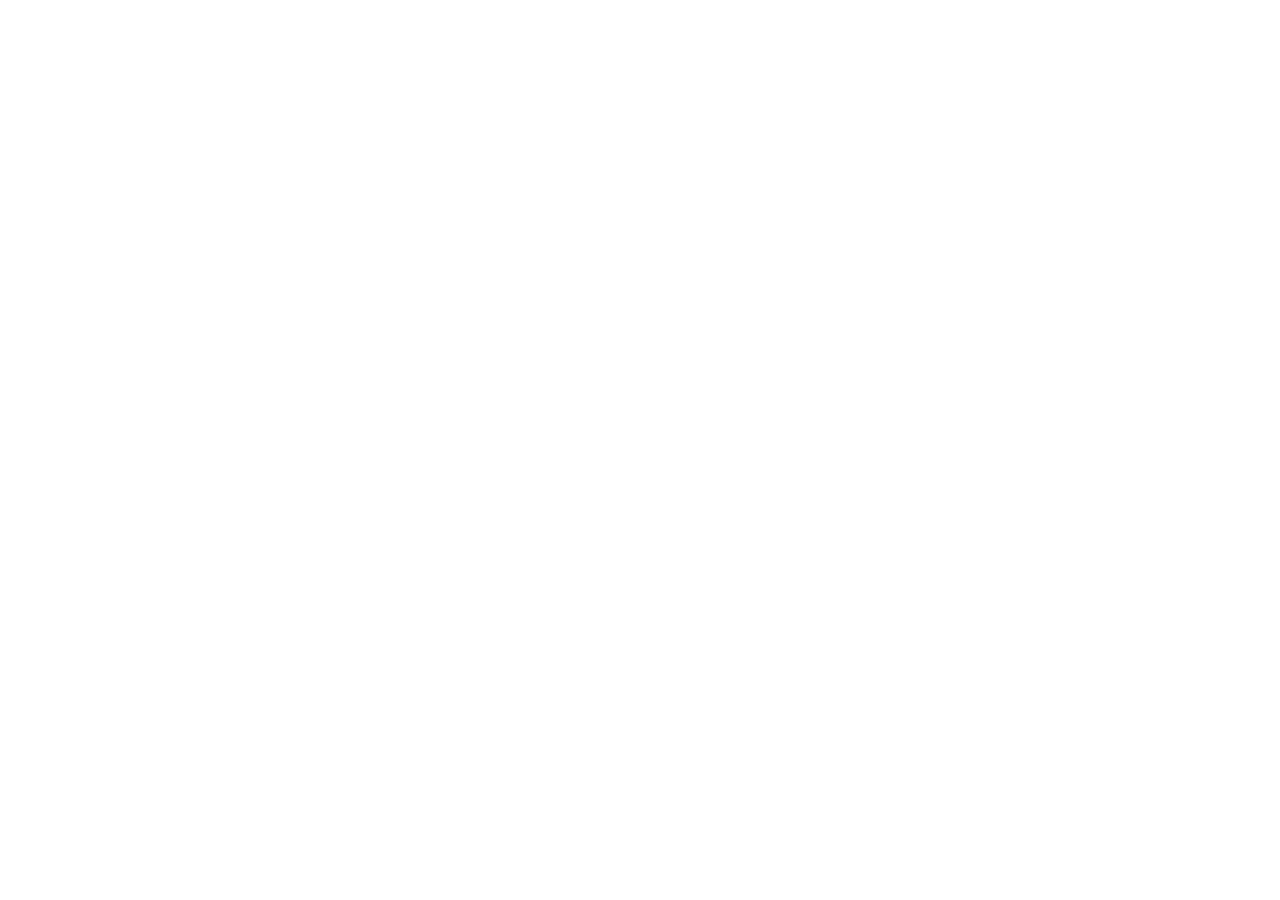
==== commit 997b279b: "Revert "Add files via upload" This reverts commit 932903533ffc2ed8fe06b128e406edcbf42b51ae." ====
--- a/index.html
+++ b/index.html
@@ -1,421 +1,51 @@
-<!DOCTYPE html>
-<html>
-
-<head>
-    <meta charset="UTF-8">
-    <meta name="viewport" content="width=device-width, initial-scale=1.0">
-    <meta name="description"
-        content="PawConnect connects loving pets with caring families through safe and easy adoption.">
-    <meta name="keywords" content="pet adoption, animal shelter, adopt a pet, PawConnect">
-    <title>PawConnect - Pet Adoption Platform</title>
-    <link rel="stylesheet" href="styles.css">
-    <script src="scripts.js" defer></script>
-</head>
-
-<body>
-    <nav>
-        <img src="images/icons/logo.png" alt="" class="logo">
-        <h3 class="hamburger-menu-text">PawConnect</h3>
-        <ul class="nav-links">
-            <li class="active"><a href="index.html"> <img src="images/icons/home.png" class="icon" alt="">Home</a></li>
-            <li><a href="adopt.html"> <img src="images/icons/adoption.png" class="icon" alt="">Adopt a Pet</a></li>
-            <li><a href="donate.html"><img src="images/icons/pet-care.png" class="icon" alt="">Donate</a></li>
-            <li><a href="shelters.html"><img src="images/icons/help.png" class="icon" alt="">Shelters</a></li>
-            <li><a href="contact.html"><img src="images/icons/customer-service.png" class="icon" alt="">Contact Us</a>
-            </li>
-            <li><a href="login.html"><img src="images/icons/dog-house.png" class="icon" alt="">Login to your shelter</a>
-            </li>
-        </ul>
-        <div class="hamburger">
-            <span></span>
-            <span></span>
-            <span></span>
-        </div>
-    </nav>
-    <main>
-        <section class="hero">
-            <div class="hero-back">
-                <img src="images/home/pet-back.png" alt="Happy pets" class="hero-image">
-            </div>
-            <div class="hero-content">
-                <h1>Welcome to PawConnect</h1>
-                <p>Your trusted platform for pet adoption, donations, and volunteering.</p>
-                <a href="adopt.html" class="btn">Adopt a Pet</a>
-            </div>
-            <div class="hero-front">
-                <img src="images/home/pet-front.png" alt="Paw Print" class="paw-print">
-            </div>
-        </section>
-
-        <section class="pets-section">
-            <div class="pets-section-title">
-                <img src="images/home/dog-judgy-eye.png" alt="dog">
-                <h2>Still waiting? Check out these cute
-                    friends and be their forever home!</h2>
-            </div>
-            <div class="carousel">
-                <div class="pet-cards">
-                    <div class="pet-card">
-                        <button>
-                            <div>
-                                <img src="images/home/dog-card.jpg" alt="Dogs">
-                            </div>
-                            <p>Looking for a loyal companion?</p>
-                        </button>
-                    </div>
-                    <div class="pet-card">
-                        <button>
-                            <img src="images/home/cat-card.jpg" alt="Cats">
-                            <p>Cats are waiting to purr in your lap!</p>
-                        </button>
-                    </div>
-                    <div class="pet-card">
-                        <button>
-                            <img src="images/home/bird-card.jpg" alt="Birds">
-                            <p>Brighten your home with a chirpy friend!</p>
-                        </button>
-                    </div>
-                    <div class="pet-card">
-                        <button>
-                            <img src="images/home/rabbit-card.jpg" alt="Rabbits">
-                            <p>Hop into happiness with a cuddly rabbit!</p>
-                        </button>
-                    </div>
-                    <div class="pet-card">
-                        <button>
-                            <img src="images/home/fish-card.jpg" alt="Fish">
-                            <p>Discover the tranquility of an aquatic companion!</p>
-                        </button>
-                    </div>
-                    <div class="pet-card">
-                        <button>
-                            <img src="images/home/more-pets-card.jpg" alt="More Pets">
-                            <p>Explore more pets waiting for you!</p>
-                        </button>
-                    </div>
-                    <div class="pet-card">
-                        <button>
-                            <div>
-                                <img src="images/home/dog-card.jpg" alt="Dogs">
-                            </div>
-                            <p>Looking for a loyal companion?</p>
-                        </button>
-                    </div>
-                    <div class="pet-card">
-                        <button>
-                            <img src="images/home/cat-card.jpg" alt="Cats">
-                            <p>Cats are waiting to purr in your lap!</p>
-                        </button>
-                    </div>
-                    <div class="pet-card">
-                        <button>
-                            <img src="images/home/bird-card.jpg" alt="Birds">
-                            <p>Brighten your home with a chirpy friend!</p>
-                        </button>
-                    </div>
-                    <div class="pet-card">
-                        <button>
-                            <img src="images/home/rabbit-card.jpg" alt="Rabbits">
-                            <p>Hop into happiness with a cuddly rabbit!</p>
-                        </button>
-                    </div>
-                    <div class="pet-card">
-                        <button>
-                            <img src="images/home/fish-card.jpg" alt="Fish">
-                            <p>Discover the tranquility of an aquatic companion!</p>
-                        </button>
-                    </div>
-                    <div class="pet-card">
-                        <button>
-                            <img src="images/home/more-pets-card.jpg" alt="More Pets">
-                            <p>Explore more pets waiting for you!</p>
-                        </button>
-                    </div>
-                </div>
-            </div>
-        </section>
-
-        <section class="about-section">
-            <div class="about-section-title">
-                <h2>How it works?</h2>
-                <span class="role-change">
-                    <p id="role-change-text">For Users</p>
-                </span>
-            </div>
-
-            <div class="info-for-users">
-                <div class="about-section-steps">
-                    <div class="step foruser-bg">
-                        <img src="images/icons/search.png" alt="">
-                        <h4>1. Explore Pets</h4>
-                        <div class="step-indicator">
-                            <div class="step-dot"></div>
-                            <div class="step-line"></div>
-                        </div>
-                        <p>Browse through a wide variety of pets available for adoption from shelters around you.
-                        </p>
-                    </div>
-                    <div class="step foruser-bg">
-                        <img src="images/icons/form.png" alt="">
-                        <h4>2. Submit Application</h4>
-                        <div class="step-indicator">
-                            <div class="step-dot"></div>
-                            <div class="step-line"></div>
-                        </div>
-                        <p>Fill out a simple adoption application form to express your interest in a pet.
-                        </p>
-                    </div>
-                    <div class="step foruser-bg">
-                        <img src="images/icons/confirm.png" alt="">
-                        <h4>3. Confirmation</h4>
-                        <div class="step-indicator">
-                            <div class="step-dot"></div>
-                            <div class="step-line"></div>
-                        </div>
-                        <p>Once your application is approved, you'll receive a email from the shelter.
-                        </p>
-                    </div>
-                    <div class="step foruser-bg">
-                        <img src="images/icons/visit.png" alt="">
-                        <h4>4. Visit Shelter</h4>
-                        <div class="step-indicator">
-                            <div class="step-dot"></div>
-                        </div>
-                        <p>Schedule a visit to the shelter to meet your potential new furry friend.
-                        </p>
-                    </div>
-                </div>
-            </div>
-
-            <div class="info-for-shelters hidden">
-                <div class="about-section-steps">
-                    <div class="step forsehlter-bg">
-                        <img src="images/icons/register.png" alt="">
-                        <h4>1. Register Shelter</h4>
-                        <div class="step-indicator">
-                            <div class="step-dot"></div>
-                            <div class="step-line"></div>
-                        </div>
-                        <p>Create a shelter profile to start listing pets available for adoption.</p>
-                    </div>
-
-                    <div class="step forsehlter-bg">
-                        <img src="images/icons/add.png" alt="">
-                        <h4>2. Add Pets</h4>
-                        <div class="step-indicator">
-                            <div class="step-dot"></div>
-                            <div class="step-line"></div>
-                        </div>
-                        <p>Upload pet details, photos, and important information to attract adopters.</p>
-                    </div>
-
-                    <div class="step forsehlter-bg">
-                        <img src="images/icons/review.png" alt="">
-                        <h4>3. Review Applications</h4>
-                        <div class="step-indicator">
-                            <div class="step-dot"></div>
-                            <div class="step-line"></div>
-                        </div>
-                        <p>Receive and review adoption applications submitted by interested users.</p>
-                    </div>
-
-                    <div class="step forsehlter-bg">
-                        <img src="images/icons/time.png" alt="">
-                        <h4>4. Arrange Visit</h4>
-                        <div class="step-indicator">
-                            <div class="step-dot"></div>
-                        </div>
-                        <p>Contact approved applicants and schedule a shelter visit to complete adoption.</p>
-                    </div>
-                </div>
-            </div>
-        </section>
-
-        <section class="info-section">
-            <div class="statistics">
-                <div class="statistics-card">
-                    <img src="images/icons/pet.png" alt="">
-                    <div>
-                        <h2>1000+</h2>
-                        <p>Pets Available</p>
-                    </div>
-                </div>
-                <div class="statistics-card">
-                    <img src="images/icons/rate.png" alt="">
-                    <div>
-                        <h2>98%</h2>
-                        <p>Success Rate</p>
-                    </div>
-                </div>
-                <div class="statistics-card">
-                    <img src="images/icons/24-hours-support.png" alt="">
-                    <div>
-                        <h2>24/7</h2>
-                        <p>Support</p>
-                    </div>
-                </div>
-                <div class="statistics-card">
-                    <img src="images/icons/dog-house.png" alt="">
-                    <div>
-                        <h2>850</h2>
-                        <p>Shelters</p>
-                    </div>
-                </div>
-            </div>
-            <div class="info-section-content">
-                <div class="info-section-info">
-                    <h2 class="section-title">Why Choose PawConnect?</h2>
-                    <p class="section-description">At PawConnect, we are dedicated to connecting loving pets with caring
-                        families. Our platform offers a seamless experience for adopting pets, donating to shelters, and
-                        volunteering your time to make a difference.</p>
-                </div>
-                <div class="features">
-                    <ul class="features-list">
-                        <li>
-                            <h3>🐾 Extensive Pet Listings:</h3>
-                            <p>Browse through a wide variety of pets looking for their forever
-                                homes.</p>
-                        </li>
-                        <li>
-                            <h3>❤️ Easy Donation Process:</h3>
-                            <p>Support shelters and rescue organizations with just a few clicks.</p>
-                        </li>
-                        <li>
-                            <h3>🤝 Volunteer Opportunities:</h3>
-                            <p>Find local shelters where you can volunteer and help care for
-                                animals
-                                in need.</p>
-                        </li>
-                        <li>
-                            <h3>🔒 Secure and Trustworthy:</h3>
-                            <p>We prioritize the safety and well-being of both pets and adopters.
-                            </p>
-                        </li>
-                    </ul>
-                </div>
-            </div>
-
-        </section>
-
-        <section class="shelter-register-section">
-            <h2>Are you a shelter?</h2>
-            <div class="shelter-register-content">
-                <img src="images/home/shelter.png" alt="" class="shelter-register-image" id="shelter-image-back">
-                <img src="images/home/shelter-front.png" alt="" class="shelter-register-image"
-                    id="shelter-image-front"></img>
-                <div class="shelter-register-info">
-                    <p class="section-description">Join PawConnect today and expand your reach to find loving homes for
-                        your
-                        animals. Register your shelter with us and become part of a compassionate community dedicated to
-                        animal welfare.</p>
-                </div>
-                <a href="shelter-register.html" class="btn">Register Your Shelter</a>
-            </div>
-        </section>
-
-        <section class="testimonials-section">
-            <h2>What Our Users Say</h2>
-            <div class="testimonials">
-                <div class="testimonial-card">
-                    <div class="testimonial-card-profile">
-                        <img src="images/icons/user.png" alt="">
-                        <h5>Sarah M.</h5>
-                    </div>
-                    <p>
-                        “Thanks to PawConnect, we adopted our dog Luna in just a few days.
-                        The process was easy and transparent.”
-                    </p>
-                    <div class="testimonials-stars">
-                        <img src="images/icons/star.png" alt="">
-                        <img src="images/icons/star.png" alt="">
-                        <img src="images/icons/star.png" alt="">
-                    </div>
-                </div>
-
-                <div class="testimonial-card">
-                    <div class="testimonial-card-profile">
-                        <img src="images/icons/user.png" alt="">
-                        <h5>Green Paws Shelter</h5>
-                    </div>
-                    <p>
-                        “PawConnect helped our shelter reach more loving families.
-                        It truly makes a difference.”
-                    </p>
-                    <div class="testimonials-stars">
-                        <img src="images/icons/star.png" alt="">
-                        <img src="images/icons/star.png" alt="">
-                        <img src="images/icons/star.png" alt="">
-                        <img src="images/icons/star.png" alt="">
-                    </div>
-                </div>
-
-                <div class="testimonial-card">
-                    <div class="testimonial-card-profile">
-                        <img src="images/icons/user.png" alt="">
-                        <h5>Jane D.</h5>
-                    </div>
-                    <p>
-                        "Thanks to PawConnect, I found my new best friend. The process was
-                        smooth and easy."
-                    </p>
-                    <div class="testimonials-stars">
-                        <img src="images/icons/star.png" alt="">
-                        <img src="images/icons/star.png" alt="">
-                        <img src="images/icons/star.png" alt="">
-                    </div>
-                </div>
-            </div>
-        </section>
-
-        <section class="final-cta-section">
-            <h2>Ready to Make a Difference?</h2>
-            <p>
-                Whether you want to adopt a pet, support shelters, or register your organization,
-                PawConnect is here to help.
-            </p>
-
-            <div class="final-cta-buttons">
-                <a href="adopt.html" class="btn">Adopt a Pet</a>
-                <a href="donate.html" class="btn">Donate</a>
-                <a href="shelter-register.html" class="btn">Register a Shelter</a>
-            </div>
-        </section>
-    </main>
-
-    <footer>
-        <h3>PawConnect</h3>
-        <p class="footer-tagline">
-            Connecting loving pets with caring families.
-        </p>
-        <div class="footer-content">
-            <div class="footer-column">
-                <h5>Quick Links</h5>
-                <ul>
-                    <li><a href="index.html">Home</a></li>
-                    <li><a href="adopt.html">Adopt a Pet</a></li>
-                    <li><a href="donate.html">Donate</a></li>
-                    <li><a href="shelters.html">Shelters</a></li>
-                    <li><a href="contact.html">Contact Us</a></li>
-                </ul>
-            </div>
-            <div class="footer-column">
-                <h5>For Shelters</h5>
-                <ul>
-                    <li><a href="login.html">Shelter Login</a></li>
-                    <li><a href="shelter-register.html">Register Shelter</a></li>
-                </ul>
-                <h5>Contact us for web support</h5>
-                <a href="mailto:nazaraliumirkulow@gmail.com" class="web-contact">Click for email</a>
-            </div>
-        </div>
-        <p class="footer-trust">
-            Verified shelters • Secure adoption • No animal trade
-        </p>
-
-        <div class="footer-bottom">
-            <p>© 2026 PawConnect. All rights reserved.</p>
-        </div>
-    </footer>
-</body>
-
+<!DOCTYPE html>
+<html>
+
+<head>
+  <!--
+    If you are serving your web app in a path other than the root, change the
+    href value below to reflect the base path you are serving from.
+
+    The path provided below has to start and end with a slash "/" in order for
+    it to work correctly.
+
+    For more details:
+    * https://developer.mozilla.org/en-US/docs/Web/HTML/Element/base
+
+    This is a placeholder for base href that will be replaced by the value of
+    the `--base-href` argument provided to `flutter build`.
+  -->
+  <base href="/Planner-ai_web/">
+
+  <meta charset="UTF-8">
+  <meta content="IE=Edge" http-equiv="X-UA-Compatible">
+  <meta name="description" content="A new Flutter project.">
+
+  <!-- iOS meta tags & icons -->
+  <meta name="mobile-web-app-capable" content="yes">
+  <meta name="apple-mobile-web-app-status-bar-style" content="black">
+  <meta name="apple-mobile-web-app-title" content="planner.ai">
+  <link rel="apple-touch-icon" href="icons/Icon-192.png">
+
+  <!-- Favicon -->
+  <link rel="icon" type="image/png" href="favicon.png" />
+
+  <title>planner.ai</title>
+  <link rel="manifest" href="manifest.json">
+</head>
+
+<body>
+  <script src="flutter_bootstrap.js" async></script>
+  <!-- Firebase App (core) -->
+  <script src="https://www.gstatic.com/firebasejs/10.7.1/firebase-app.js"></script>
+
+  <!-- Firebase Authentication -->
+  <script src="https://www.gstatic.com/firebasejs/10.7.1/firebase-auth.js"></script>
+
+  <!-- Diğer Firebase servisleri (Firestore, Storage vb.) -->
+  <script src="https://www.gstatic.com/firebasejs/10.7.1/firebase-app.js"></script>
+  <script src="https://www.gstatic.com/firebasejs/10.7.1/firebase-auth.js"></script>
+  <script src="https://www.gstatic.com/firebasejs/10.7.1/firebase-firestore.js"></script>
+</body>
+
 </html>
